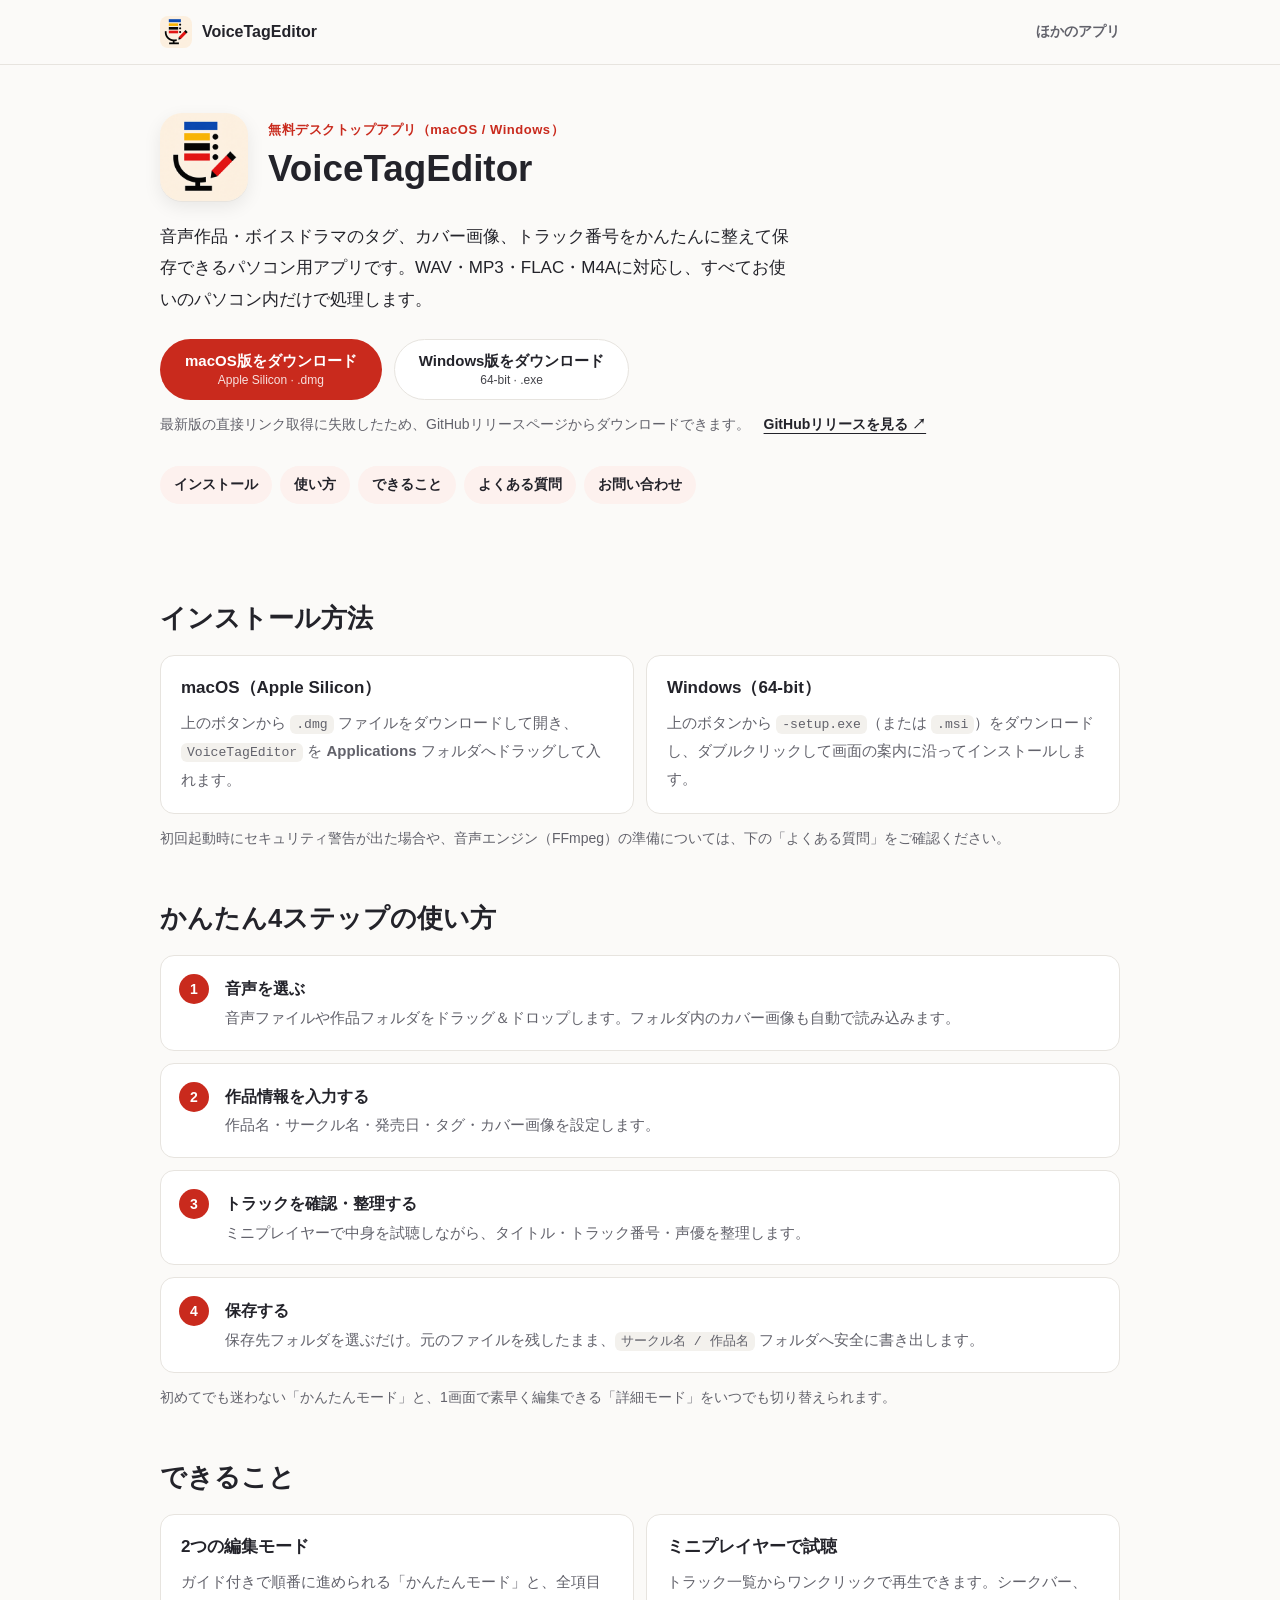
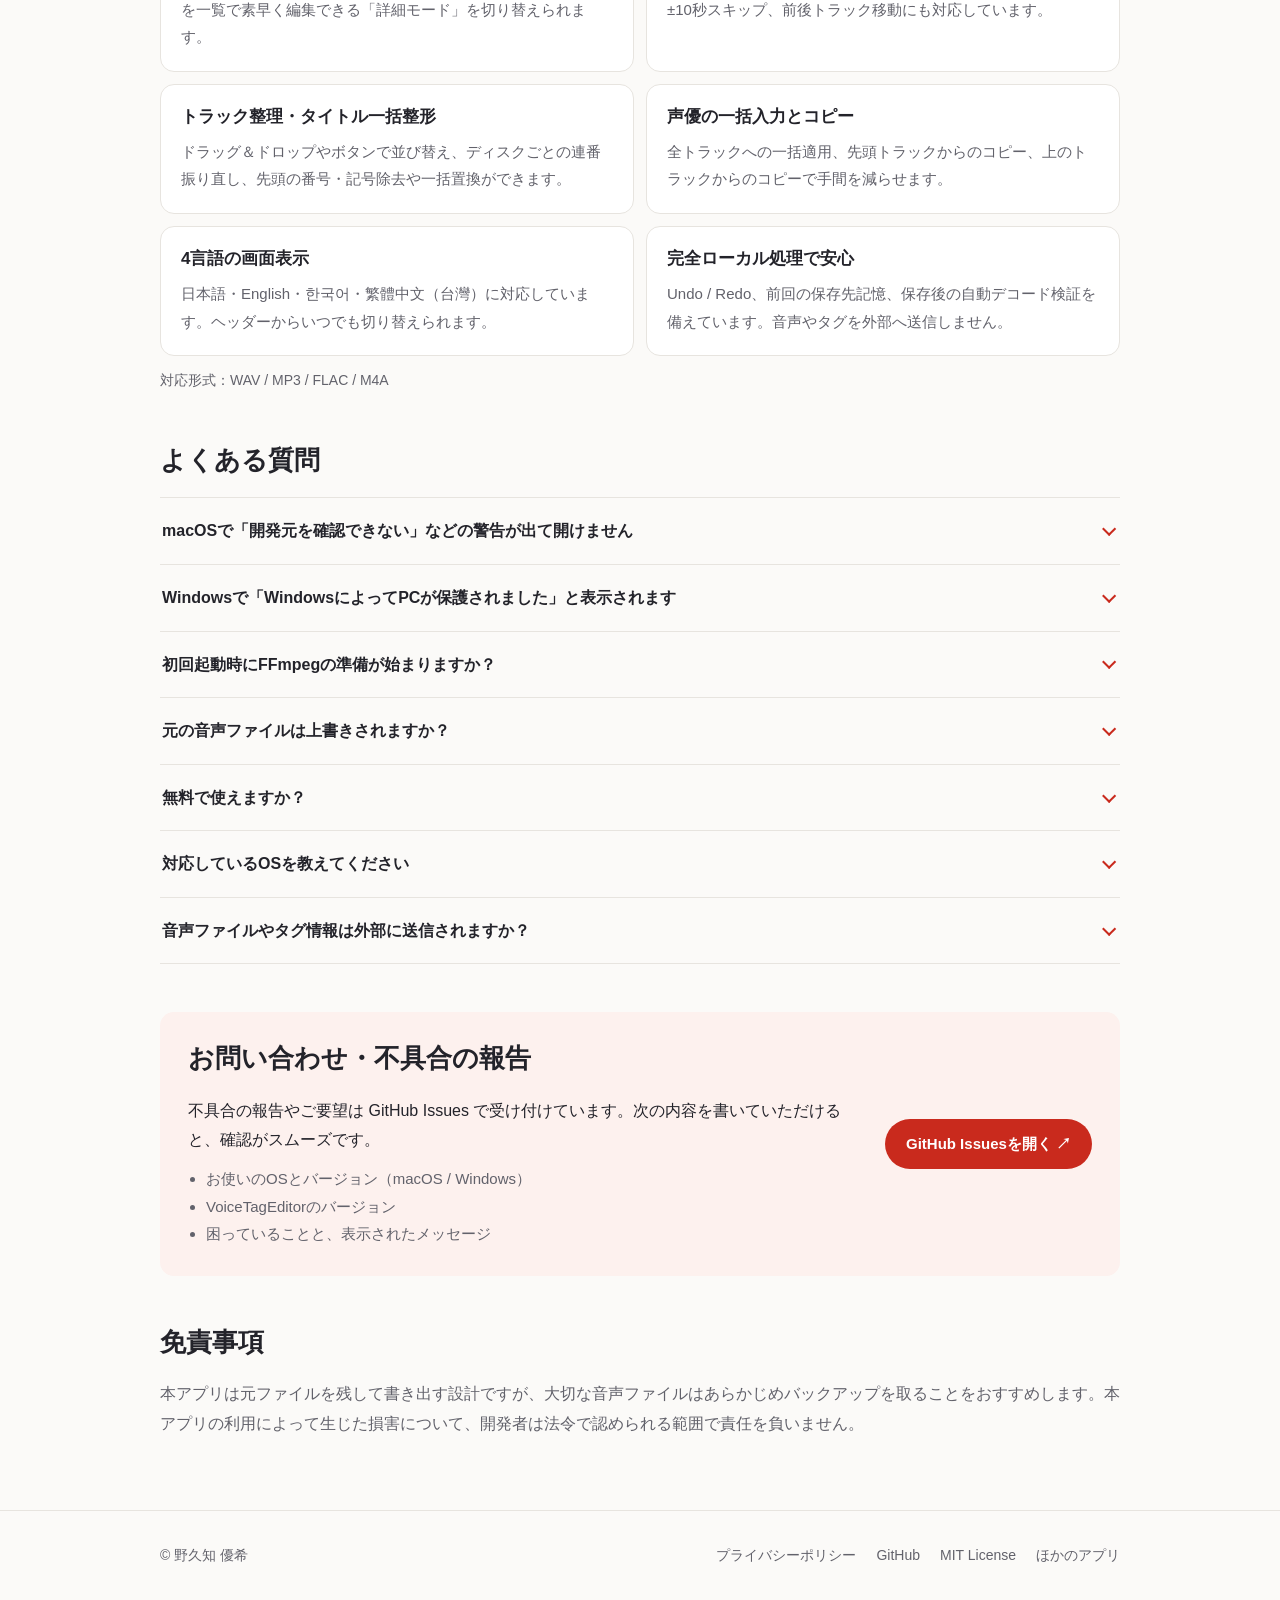
==== voicetageditor/index.html @ 78dd04b7 "VoiceTagEditorのダウンロード・サポートページとプライバシーポリシーを追加する" ====
<!DOCTYPE html>
<html lang="ja">
  <head>
    <meta charset="UTF-8" />
    <meta name="viewport" content="width=device-width, initial-scale=1.0" />
    <title>VoiceTagEditor ダウンロード・サポート</title>
    <meta name="description" content="音声作品・ボイスドラマのタグ、カバー画像、トラック番号をかんたんに整えられる無料デスクトップアプリ「VoiceTagEditor」のダウンロードとサポートページです。" />
    <meta name="theme-color" content="#c92a1d" />
    <link rel="icon" href="../assets/img/voicetageditor-favicon.png" />
    <link rel="apple-touch-icon" href="../assets/img/voicetageditor-icon.png" />
    <link rel="stylesheet" href="../assets/site.css" />
  </head>
  <body data-app="voicetageditor">
    <header class="site-header">
      <div class="container header-inner">
        <a class="brand" href="./"><img src="../assets/img/voicetageditor-icon.png" alt="" width="32" height="32" /><span>VoiceTagEditor</span></a>
        <a class="header-link" href="../">ほかのアプリ</a>
      </div>
    </header>

    <main class="container">
      <section class="app-hero">
        <div class="app-hero-top">
          <img class="app-icon" src="../assets/img/voicetageditor-icon.png" alt="VoiceTagEditorのアイコン" width="88" height="88" />
          <div>
            <p class="kicker">無料デスクトップアプリ（macOS / Windows）</p>
            <h1>VoiceTagEditor</h1>
          </div>
        </div>
        <p class="lead">音声作品・ボイスドラマのタグ、カバー画像、トラック番号をかんたんに整えて保存できるパソコン用アプリです。WAV・MP3・FLAC・M4Aに対応し、すべてお使いのパソコン内だけで処理します。</p>
        <div class="button-row" id="download-buttons">
          <a
            id="dl-mac"
            class="button primary download"
            href="https://github.com/coder-yuuki/VoiceTagEditor/releases/latest"
            data-asset-key="mac"
          >
            <span>macOS版をダウンロード</span>
            <span class="button-sub" data-size>Apple Silicon · .dmg</span>
          </a>
          <a
            id="dl-win"
            class="button ghost download"
            href="https://github.com/coder-yuuki/VoiceTagEditor/releases/latest"
            data-asset-key="winExe"
          >
            <span>Windows版をダウンロード</span>
            <span class="button-sub" data-size>64-bit · .exe</span>
          </a>
        </div>
        <div class="download-meta" id="download-meta">
          <span id="release-status">最新バージョンを確認しています…</span>
          <a
            id="dl-win-msi"
            href="https://github.com/coder-yuuki/VoiceTagEditor/releases/latest"
            data-asset-key="winMsi"
            hidden
          >Windows (.msi)</a>
          <a href="https://github.com/coder-yuuki/VoiceTagEditor/releases/latest" target="_blank" rel="noopener noreferrer">GitHubリリースを見る ↗</a>
        </div>
        <ul class="page-nav" aria-label="このページの内容">
          <li><a href="#install">インストール</a></li>
          <li><a href="#how-to">使い方</a></li>
          <li><a href="#features">できること</a></li>
          <li><a href="#faq">よくある質問</a></li>
          <li><a href="#contact">お問い合わせ</a></li>
        </ul>
      </section>

      <section id="install" class="section">
        <h2>インストール方法</h2>
        <div class="feature-grid">
          <div class="card">
            <h3>macOS（Apple Silicon）</h3>
            <p>上のボタンから <code class="code-inline">.dmg</code> ファイルをダウンロードして開き、<code class="code-inline">VoiceTagEditor</code> を <strong>Applications</strong> フォルダへドラッグして入れます。</p>
          </div>
          <div class="card">
            <h3>Windows（64-bit）</h3>
            <p>上のボタンから <code class="code-inline">-setup.exe</code>（または <code class="code-inline">.msi</code>）をダウンロードし、ダブルクリックして画面の案内に沿ってインストールします。</p>
          </div>
        </div>
        <p class="note">初回起動時にセキュリティ警告が出た場合や、音声エンジン（FFmpeg）の準備については、下の「よくある質問」をご確認ください。</p>
      </section>

      <section id="how-to" class="section">
        <h2>かんたん4ステップの使い方</h2>
        <ol class="steps">
          <li><strong>音声を選ぶ</strong><p>音声ファイルや作品フォルダをドラッグ＆ドロップします。フォルダ内のカバー画像も自動で読み込みます。</p></li>
          <li><strong>作品情報を入力する</strong><p>作品名・サークル名・発売日・タグ・カバー画像を設定します。</p></li>
          <li><strong>トラックを確認・整理する</strong><p>ミニプレイヤーで中身を試聴しながら、タイトル・トラック番号・声優を整理します。</p></li>
          <li><strong>保存する</strong><p>保存先フォルダを選ぶだけ。元のファイルを残したまま、<code class="code-inline">サークル名 / 作品名</code> フォルダへ安全に書き出します。</p></li>
        </ol>
        <p class="note">初めてでも迷わない「かんたんモード」と、1画面で素早く編集できる「詳細モード」をいつでも切り替えられます。</p>
      </section>

      <section id="features" class="section">
        <h2>できること</h2>
        <div class="feature-grid">
          <div class="card"><h3>2つの編集モード</h3><p>ガイド付きで順番に進められる「かんたんモード」と、全項目を一覧で素早く編集できる「詳細モード」を切り替えられます。</p></div>
          <div class="card"><h3>ミニプレイヤーで試聴</h3><p>トラック一覧からワンクリックで再生できます。シークバー、±10秒スキップ、前後トラック移動にも対応しています。</p></div>
          <div class="card"><h3>トラック整理・タイトル一括整形</h3><p>ドラッグ＆ドロップやボタンで並び替え、ディスクごとの連番振り直し、先頭の番号・記号除去や一括置換ができます。</p></div>
          <div class="card"><h3>声優の一括入力とコピー</h3><p>全トラックへの一括適用、先頭トラックからのコピー、上のトラックからのコピーで手間を減らせます。</p></div>
          <div class="card"><h3>4言語の画面表示</h3><p>日本語・English・한국어・繁體中文（台灣）に対応しています。ヘッダーからいつでも切り替えられます。</p></div>
          <div class="card"><h3>完全ローカル処理で安心</h3><p>Undo / Redo、前回の保存先記憶、保存後の自動デコード検証を備えています。音声やタグを外部へ送信しません。</p></div>
        </div>
        <p class="note">対応形式：WAV / MP3 / FLAC / M4A</p>
      </section>

      <section id="faq" class="section">
        <h2>よくある質問</h2>
        <div class="faq">
          <details>
            <summary>macOSで「開発元を確認できない」などの警告が出て開けません</summary>
            <div class="answer">
              <p>Finderの「アプリケーション」フォルダで <code class="code-inline">VoiceTagEditor</code> を右クリックし、「開く」を選んでください。表示されたダイアログでもう一度「開く」をクリックすると起動できます。</p>
              <p>それでも開けない場合は、ターミナルで次のコマンドを実行してください。</p>
              <pre class="code-block"><code>xattr -dr com.apple.quarantine /Applications/VoiceTagEditor.app</code></pre>
            </div>
          </details>
          <details>
            <summary>Windowsで「WindowsによってPCが保護されました」と表示されます</summary>
            <div class="answer"><p>警告画面の「詳細情報」をクリックし、続けて「実行」をクリックしてインストールを進めてください。</p></div>
          </details>
          <details>
            <summary>初回起動時にFFmpegの準備が始まりますか？</summary>
            <div class="answer">
              <p>VoiceTagEditorは音声の解析・保存にFFmpegを使用します（アプリ本体には同梱していません）。初回起動時にFFmpegが見つからない場合は、自動でインストールを試みます。</p>
              <p>macOSでは <a href="https://brew.sh/" target="_blank" rel="noopener noreferrer">Homebrew</a>、Windowsでは <code class="code-inline">winget</code> / <code class="code-inline">Chocolatey</code> / <code class="code-inline">Scoop</code> のいずれかを使用します。</p>
            </div>
          </details>
          <details>
            <summary>元の音声ファイルは上書きされますか？</summary>
            <div class="answer"><p>いいえ。元のファイルは残したまま、選んだ保存先フォルダに <code class="code-inline">サークル名 / 作品名</code> の構成で新しく書き出します。</p></div>
          </details>
          <details>
            <summary>無料で使えますか？</summary>
            <div class="answer"><p>はい。MITライセンスのオープンソースソフトとして無料で公開しています。</p></div>
          </details>
          <details>
            <summary>対応しているOSを教えてください</summary>
            <div class="answer"><p>配布しているビルドは、macOS（Apple Silicon）と Windows（64-bit）向けです。</p></div>
          </details>
          <details>
            <summary>音声ファイルやタグ情報は外部に送信されますか？</summary>
            <div class="answer"><p>送信されません。解析・編集・保存はすべてお使いのパソコン内だけで完結します。詳しくは<a href="privacy.html">プライバシーポリシー</a>をご覧ください。</p></div>
          </details>
        </div>
      </section>

      <section id="contact" class="section">
        <h2 class="sr-only">お問い合わせ</h2>
        <div class="contact-card">
          <div>
            <h3 class="section-title">お問い合わせ・不具合の報告</h3>
            <p>不具合の報告やご要望は GitHub Issues で受け付けています。次の内容を書いていただけると、確認がスムーズです。</p>
            <ul>
              <li>お使いのOSとバージョン（macOS / Windows）</li>
              <li>VoiceTagEditorのバージョン</li>
              <li>困っていることと、表示されたメッセージ</li>
            </ul>
          </div>
          <a class="button primary" href="https://github.com/coder-yuuki/VoiceTagEditor/issues" target="_blank" rel="noopener noreferrer">GitHub Issuesを開く ↗</a>
        </div>
      </section>

      <section class="section">
        <h2>免責事項</h2>
        <p class="muted">本アプリは元ファイルを残して書き出す設計ですが、大切な音声ファイルはあらかじめバックアップを取ることをおすすめします。本アプリの利用によって生じた損害について、開発者は法令で認められる範囲で責任を負いません。</p>
      </section>
    </main>

    <footer class="site-footer">
      <div class="container footer-inner">
        <p>© 野久知 優希</p>
        <nav class="footer-links" aria-label="関連リンク">
          <a href="privacy.html">プライバシーポリシー</a>
          <a href="https://github.com/coder-yuuki/VoiceTagEditor" target="_blank" rel="noopener noreferrer">GitHub</a>
          <a href="https://github.com/coder-yuuki/VoiceTagEditor/blob/main/LICENSE" target="_blank" rel="noopener noreferrer">MIT License</a>
          <a href="../">ほかのアプリ</a>
        </nav>
      </div>
    </footer>

    <script>
      (() => {
        const REPO = "coder-yuuki/VoiceTagEditor";
        const API_URL = `https://api.github.com/repos/${REPO}/releases/latest`;
        const RELEASES_URL = `https://github.com/${REPO}/releases/latest`;
        const CACHE_KEY = "vte_latest_release_v1";
        const CACHE_TTL_MS = 10 * 60 * 1000;

        const buttonsRow = document.getElementById("download-buttons");
        const macBtn = document.getElementById("dl-mac");
        const winBtn = document.getElementById("dl-win");
        const msiLink = document.getElementById("dl-win-msi");
        const statusEl = document.getElementById("release-status");

        const detectOS = () => {
          const platform = (navigator.userAgentData?.platform || navigator.platform || navigator.userAgent || "").toLowerCase();
          if (platform.includes("win")) return "windows";
          if (platform.includes("mac")) return "macos";
          return "other";
        };

        const prioritizeButtons = () => {
          const os = detectOS();
          if (os === "windows" && buttonsRow && winBtn && macBtn) {
            buttonsRow.insertBefore(winBtn, macBtn);
            winBtn.classList.remove("ghost");
            winBtn.classList.add("primary");
            macBtn.classList.remove("primary");
            macBtn.classList.add("ghost");
          }
        };

        const formatSize = (bytes) => {
          if (!Number.isFinite(bytes) || bytes <= 0) return "";
          return `${(bytes / (1024 * 1024)).toFixed(1)} MB`;
        };

        const parseRelease = (data) => {
          const assets = Array.isArray(data?.assets) ? data.assets : [];
          const pick = (predicate) => assets.find((a) => a && typeof a.name === "string" && predicate(a.name));
          const mac = pick((n) => n.endsWith(".dmg"));
          const winExe = pick((n) => n.endsWith("-setup.exe")) || pick((n) => n.endsWith(".exe"));
          const winMsi = pick((n) => n.endsWith(".msi"));
          return {
            tag: typeof data?.tag_name === "string" ? data.tag_name : "",
            mac: mac ? { url: mac.browser_download_url, size: mac.size, name: mac.name } : null,
            winExe: winExe ? { url: winExe.browser_download_url, size: winExe.size, name: winExe.name } : null,
            winMsi: winMsi ? { url: winMsi.browser_download_url, size: winMsi.size, name: winMsi.name } : null,
          };
        };

        const readCache = () => {
          try {
            const raw = sessionStorage.getItem(CACHE_KEY);
            if (!raw) return null;
            const parsed = JSON.parse(raw);
            if (!parsed || Date.now() - parsed.savedAt > CACHE_TTL_MS) return null;
            return parsed.release || null;
          } catch {
            return null;
          }
        };

        const writeCache = (release) => {
          try {
            sessionStorage.setItem(CACHE_KEY, JSON.stringify({ savedAt: Date.now(), release }));
          } catch {
            // sessionStorage unavailable
          }
        };

        let resolvedRelease = null;

        const applyRelease = (release) => {
          resolvedRelease = release;

          if (release.mac?.url && macBtn) {
            macBtn.href = release.mac.url;
            const sizeText = formatSize(release.mac.size);
            const sub = macBtn.querySelector("[data-size]");
            if (sub) sub.textContent = sizeText ? `Apple Silicon · .dmg · ${sizeText}` : "Apple Silicon · .dmg";
          }

          if (release.winExe?.url && winBtn) {
            winBtn.href = release.winExe.url;
            const sizeText = formatSize(release.winExe.size);
            const sub = winBtn.querySelector("[data-size]");
            if (sub) sub.textContent = sizeText ? `64-bit · .exe · ${sizeText}` : "64-bit · .exe";
          }

          if (release.winMsi?.url && msiLink) {
            msiLink.href = release.winMsi.url;
            const sizeText = formatSize(release.winMsi.size);
            msiLink.textContent = sizeText ? `Windows (.msi · ${sizeText})` : "Windows (.msi)";
            msiLink.hidden = false;
          }

          if (statusEl) {
            statusEl.textContent = release.tag ? `最新バージョン：${release.tag}` : "最新版の準備ができました";
          }
        };

        const loadLatestRelease = async () => {
          const cached = readCache();
          if (cached) {
            applyRelease(cached);
            return cached;
          }
          const res = await fetch(API_URL, {
            headers: { Accept: "application/vnd.github+json" },
          });
          if (!res.ok) throw new Error(`GitHub API error: ${res.status}`);
          const data = await res.json();
          const release = parseRelease(data);
          writeCache(release);
          applyRelease(release);
          return release;
        };

        prioritizeButtons();

        const pending = loadLatestRelease().catch(() => {
          if (statusEl) {
            statusEl.textContent = "最新版の直接リンク取得に失敗したため、GitHubリリースページからダウンロードできます。";
          }
          return null;
        });

        for (const el of [macBtn, winBtn, msiLink]) {
          if (!el) continue;
          el.addEventListener("click", async (event) => {
            const key = el.dataset.assetKey;
            if (!key || resolvedRelease?.[key]?.url) return;
            event.preventDefault();
            const release = await pending;
            const targetUrl = release?.[key]?.url || RELEASES_URL;
            window.location.assign(targetUrl);
          });
        }
      })();
    </script>
  </body>
</html>
---- assets/site.css ----
/* 共通スタイル。アプリごとの色は body の data-app で切り替える */
:root {
  --bg: #fbfaf8;
  --surface: #ffffff;
  --ink: #23232a;
  --muted: #62626b;
  --line: #e7e4df;
  --soft: #f3f1ed;
  --accent: #33333b;
  --accent-ink: #ffffff;
  --accent-soft: #efeeec;
  --radius: 14px;
  --container: min(960px, calc(100% - 48px));
  color-scheme: light;
}
body[data-app="waripair"] { --accent: #c9405a; --accent-soft: #fdeff1; }
body[data-app="shortidea"] { --accent: #1f2d52; --accent-soft: #fbf3dc; --accent-mark: #d9a521; }
body[data-app="palettecount"] { --accent: #2160d8; --accent-soft: #eef3fe; --accent-mark: #f08a1c; }
body[data-app="voicetageditor"] { --accent: #c92a1d; --accent-soft: #fdf1ee; --accent-mark: #0b4fb5; }

@media (prefers-color-scheme: dark) {
  :root:not([data-theme="light"]) {
    --bg: #17171b;
    --surface: #202026;
    --ink: #ececf0;
    --muted: #a7a7b1;
    --line: #34343c;
    --soft: #26262d;
    --accent: #e4e4ea;
    --accent-ink: #17171b;
    --accent-soft: #2a2a31;
    color-scheme: dark;
  }
  :root:not([data-theme="light"]) body[data-app="waripair"] { --accent: #f07c90; --accent-ink: #2a0d13; --accent-soft: #3a2228; }
  :root:not([data-theme="light"]) body[data-app="shortidea"] { --accent: #f0c24e; --accent-ink: #1a1505; --accent-soft: #332c19; }
  :root:not([data-theme="light"]) body[data-app="palettecount"] { --accent: #7aa7ff; --accent-ink: #0a1630; --accent-soft: #1f2a42; }
  :root:not([data-theme="light"]) body[data-app="voicetageditor"] { --accent: #f57669; --accent-ink: #290c09; --accent-soft: #3a211f; }
}

* { box-sizing: border-box; }
html { scroll-behavior: smooth; -webkit-text-size-adjust: 100%; }
body {
  margin: 0;
  background: var(--bg);
  color: var(--ink);
  font-family: -apple-system, BlinkMacSystemFont, "Hiragino Sans", "Hiragino Kaku Gothic ProN", "Yu Gothic", Meiryo, sans-serif;
  font-size: 16px;
  line-height: 1.85;
  overflow-wrap: anywhere;
}
img { display: block; max-width: 100%; height: auto; }
a { color: inherit; text-underline-offset: 4px; }
a:focus-visible, summary:focus-visible, button:focus-visible { outline: 3px solid var(--accent); outline-offset: 4px; border-radius: 4px; }
h1, h2, h3, p, figure { margin: 0; }
h1, h2, h3 { line-height: 1.45; overflow-wrap: normal; word-break: auto-phrase; }
.container { width: var(--container); margin-inline: auto; }
[id] { scroll-margin-top: 88px; }
.sr-only { position: absolute; width: 1px; height: 1px; overflow: hidden; clip: rect(0 0 0 0); white-space: nowrap; }

/* ヘッダーとフッター */
.site-header { position: sticky; top: 0; z-index: 20; background: color-mix(in srgb, var(--bg) 92%, transparent); backdrop-filter: blur(10px); border-bottom: 1px solid var(--line); }
.header-inner { min-height: 64px; display: flex; align-items: center; justify-content: space-between; gap: 16px; }
.brand { display: inline-flex; align-items: center; gap: 10px; font-weight: 700; text-decoration: none; white-space: nowrap; }
.brand img { width: 32px; height: 32px; border-radius: 8px; }
.header-link { font-size: .875rem; font-weight: 600; color: var(--muted); text-decoration: none; white-space: nowrap; }
.header-link:hover { color: var(--ink); text-decoration: underline; }
.site-footer { margin-top: 72px; padding: 32px 0 40px; border-top: 1px solid var(--line); color: var(--muted); font-size: .875rem; }
.footer-inner { display: flex; flex-wrap: wrap; align-items: center; justify-content: space-between; gap: 12px 24px; }
.footer-links { display: flex; flex-wrap: wrap; gap: 8px 20px; }
.footer-links a { text-decoration: none; }
.footer-links a:hover { color: var(--ink); text-decoration: underline; }

/* ボタン */
.button { display: inline-flex; align-items: center; justify-content: center; gap: 8px; min-height: 48px; padding: 10px 20px; border-radius: 999px; font-size: .9375rem; font-weight: 700; text-decoration: none; border: 1.5px solid transparent; }
.button.primary { background: var(--accent); color: var(--accent-ink); }
.button.primary:hover { filter: brightness(1.08); }
.button.ghost { border-color: var(--line); background: var(--surface); }
.button.ghost:hover { border-color: var(--accent); }
.button-row { display: flex; flex-wrap: wrap; gap: 12px; }

/* アプリの見出し */
.app-hero { padding: 48px 0 32px; }
.app-hero-top { display: flex; gap: 20px; align-items: center; }
.app-icon { width: 88px; height: 88px; border-radius: 22px; box-shadow: 0 1px 0 var(--line), 0 6px 18px rgb(0 0 0 / .08); flex-shrink: 0; }
.app-hero .kicker { font-size: .8125rem; font-weight: 700; color: var(--accent); letter-spacing: .04em; }
.app-hero h1 { font-size: clamp(1.7rem, 4vw, 2.3rem); }
.app-hero .lead { margin-top: 20px; font-size: 1.0625rem; max-width: 640px; }
.app-hero .button-row { margin-top: 24px; }
.page-nav { display: flex; flex-wrap: wrap; gap: 8px; margin-top: 28px; padding: 0; list-style: none; }
.page-nav a { display: inline-block; padding: 6px 14px; border-radius: 999px; background: var(--accent-soft); font-size: .875rem; font-weight: 600; text-decoration: none; }
.page-nav a:hover { text-decoration: underline; }

/* 画面の画像 */
.gallery { display: flex; gap: 14px; overflow-x: auto; padding: 4px 0 14px; scroll-snap-type: x proximity; scrollbar-width: thin; }
.gallery img { flex: 0 0 auto; width: 168px; aspect-ratio: 480 / 1043; object-fit: cover; border-radius: 16px; border: 1px solid var(--line); scroll-snap-align: start; background: var(--soft); }
.gallery-note { font-size: .8125rem; color: var(--muted); }

/* 本文のセクション */
.section { padding-top: 48px; }
.section > h2, .section-title { font-size: clamp(1.3rem, 2.6vw, 1.6rem); margin-bottom: 18px; }
.section p + p { margin-top: 12px; }
.muted { color: var(--muted); }
.note { font-size: .875rem; color: var(--muted); margin-top: 12px; }
.card { background: var(--surface); border: 1px solid var(--line); border-radius: var(--radius); padding: 24px; }
.card + .card { margin-top: 16px; }
.card h3 { font-size: 1.0625rem; margin-bottom: 8px; }

.steps { list-style: none; margin: 0; padding: 0; counter-reset: step; display: grid; gap: 12px; }
.steps li { counter-increment: step; position: relative; padding: 18px 20px 18px 64px; background: var(--surface); border: 1px solid var(--line); border-radius: var(--radius); }
.steps li::before { content: counter(step); position: absolute; left: 18px; top: 18px; width: 30px; height: 30px; display: grid; place-items: center; border-radius: 50%; background: var(--accent); color: var(--accent-ink); font-weight: 700; font-size: .875rem; line-height: 1; }
.steps strong { display: block; }
.steps p { color: var(--muted); font-size: .9375rem; }

.feature-grid { display: grid; grid-template-columns: repeat(2, minmax(0, 1fr)); gap: 12px; }
.feature-grid .card { padding: 20px; }
.feature-grid .card + .card { margin-top: 0; }
.feature-grid p { color: var(--muted); font-size: .9375rem; }

.check-list { margin: 0; padding-left: 1.3em; }
.check-list li + li { margin-top: 6px; }

/* 料金の表 */
.plan-table { width: 100%; border-collapse: collapse; background: var(--surface); border: 1px solid var(--line); border-radius: var(--radius); overflow: hidden; font-size: .9375rem; }
.plan-table th, .plan-table td { padding: 14px 16px; border-bottom: 1px solid var(--line); text-align: left; vertical-align: top; }
.plan-table tr:last-child th, .plan-table tr:last-child td { border-bottom: 0; }
.plan-table thead th { background: var(--soft); font-size: .8125rem; color: var(--muted); }
.plan-table td.yes { color: var(--accent); font-weight: 700; }
.table-wrap { overflow-x: auto; }

/* よくある質問 */
.faq { border-top: 1px solid var(--line); }
.faq details { border-bottom: 1px solid var(--line); }
.faq summary { display: flex; justify-content: space-between; align-items: center; gap: 16px; padding: 18px 2px; font-weight: 650; cursor: pointer; list-style: none; }
.faq summary::-webkit-details-marker { display: none; }
.faq summary::after { content: ""; flex: 0 0 8px; height: 8px; margin-right: 6px; border-right: 2px solid var(--accent); border-bottom: 2px solid var(--accent); transform: rotate(45deg) translateY(-3px); transition: transform .15s; }
.faq details[open] summary::after { transform: rotate(225deg) translateY(-3px); }
.faq .answer { padding: 0 2px 20px; color: var(--muted); }
.faq .answer p + p { margin-top: 8px; }

/* お問い合わせ */
.contact-card { display: grid; grid-template-columns: minmax(0, 1fr) auto; gap: 20px 32px; align-items: center; background: var(--accent-soft); border-radius: var(--radius); padding: 28px; }
.contact-card ul { margin: 10px 0 0; padding-left: 1.2em; color: var(--muted); font-size: .9375rem; }

/* プライバシーポリシー */
.policy-hero { padding: 48px 0 8px; }
.policy-hero .app-line { display: flex; align-items: center; gap: 12px; font-weight: 700; text-decoration: none; }
.policy-hero .app-line img { width: 40px; height: 40px; border-radius: 10px; }
.policy-hero h1 { font-size: clamp(1.7rem, 4vw, 2.3rem); margin-top: 20px; }
.policy-hero .dates { margin-top: 10px; font-size: .875rem; color: var(--muted); }
.policy-summary { margin-top: 28px; }
.policy-summary h2 { font-size: 1.0625rem; margin-bottom: 10px; }
.policy-summary ul { margin: 0; padding-left: 1.3em; }
.policy-summary li + li { margin-top: 6px; }
.policy { max-width: 760px; }
.policy section { padding-top: 32px; margin-top: 32px; border-top: 1px solid var(--line); }
.policy h2 { font-size: 1.25rem; margin-bottom: 12px; }
.policy h3 { font-size: 1rem; margin: 20px 0 6px; }
.policy p, .policy li { color: var(--muted); }
.policy ul { margin: 8px 0 0; padding-left: 1.3em; }
.policy li + li { margin-top: 6px; }
.policy strong { color: var(--ink); }
.policy a { color: var(--accent); }

/* 開発者トップ */
.home-hero { padding: 56px 0 16px; }
.home-hero h1 { font-size: clamp(1.8rem, 4.5vw, 2.6rem); }
.home-hero p { margin-top: 14px; color: var(--muted); max-width: 600px; }
.app-list { display: grid; gap: 16px; margin-top: 32px; }
.app-card { display: grid; grid-template-columns: 72px minmax(0, 1fr); gap: 4px 20px; padding: 22px; background: var(--surface); border: 1px solid var(--line); border-radius: 18px; }
.app-card img { width: 72px; height: 72px; border-radius: 18px; grid-row: span 3; border: 1px solid var(--line); }
.app-card h2 { font-size: 1.15rem; }
.app-card p { color: var(--muted); font-size: .9375rem; }
.app-card .links { display: flex; flex-wrap: wrap; gap: 6px 18px; margin-top: 8px; font-size: .875rem; font-weight: 600; }
.app-card .links a { color: var(--ink); }
.app-card .links a:hover { color: var(--muted); }

@media (max-width: 680px) {
  :root { --container: calc(100% - 32px); }
  .app-hero { padding-top: 32px; }
  .app-hero-top { gap: 16px; }
  .app-icon { width: 68px; height: 68px; border-radius: 17px; }
  .gallery img { width: 140px; }
  .feature-grid { grid-template-columns: minmax(0, 1fr); }
  .contact-card { grid-template-columns: minmax(0, 1fr); padding: 22px; }
  .steps li { padding: 16px 16px 16px 58px; }
  .steps li::before { left: 16px; top: 16px; }
  .plan-table th, .plan-table td { padding: 12px; }
  .app-card { grid-template-columns: 56px minmax(0, 1fr); padding: 18px; gap: 4px 14px; }
  .app-card img { width: 56px; height: 56px; border-radius: 14px; }
  .button { width: 100%; }
  .brand span { font-size: .9375rem; }
}
@media (prefers-reduced-motion: reduce) { html { scroll-behavior: auto; } }
.spaced { margin-top: 16px; }
.policy-hero .intro { margin-top: 16px; }

/* デスクトップアプリ向けダウンロード補足とコード */
.button.download { flex-direction: column; gap: 2px; line-height: 1.3; padding: 11px 24px; text-align: center; }
.button-sub { font-size: .75rem; font-weight: 500; opacity: .85; }
.download-meta { margin-top: 12px; display: flex; flex-wrap: wrap; align-items: center; gap: 4px 14px; font-size: .875rem; color: var(--muted); }
.download-meta a { color: var(--ink); font-weight: 600; }
.download-meta a:hover { color: var(--accent); }
.code-inline { font-family: ui-monospace, SFMono-Regular, Menlo, Consolas, monospace; font-size: .875em; background: var(--soft); padding: 2px 6px; border-radius: 6px; }
.code-block { margin: 10px 0 0; padding: 12px 14px; background: var(--soft); border: 1px solid var(--line); border-radius: 10px; font-family: ui-monospace, SFMono-Regular, Menlo, Consolas, monospace; font-size: .8125rem; overflow-x: auto; color: var(--ink); line-height: 1.6; }
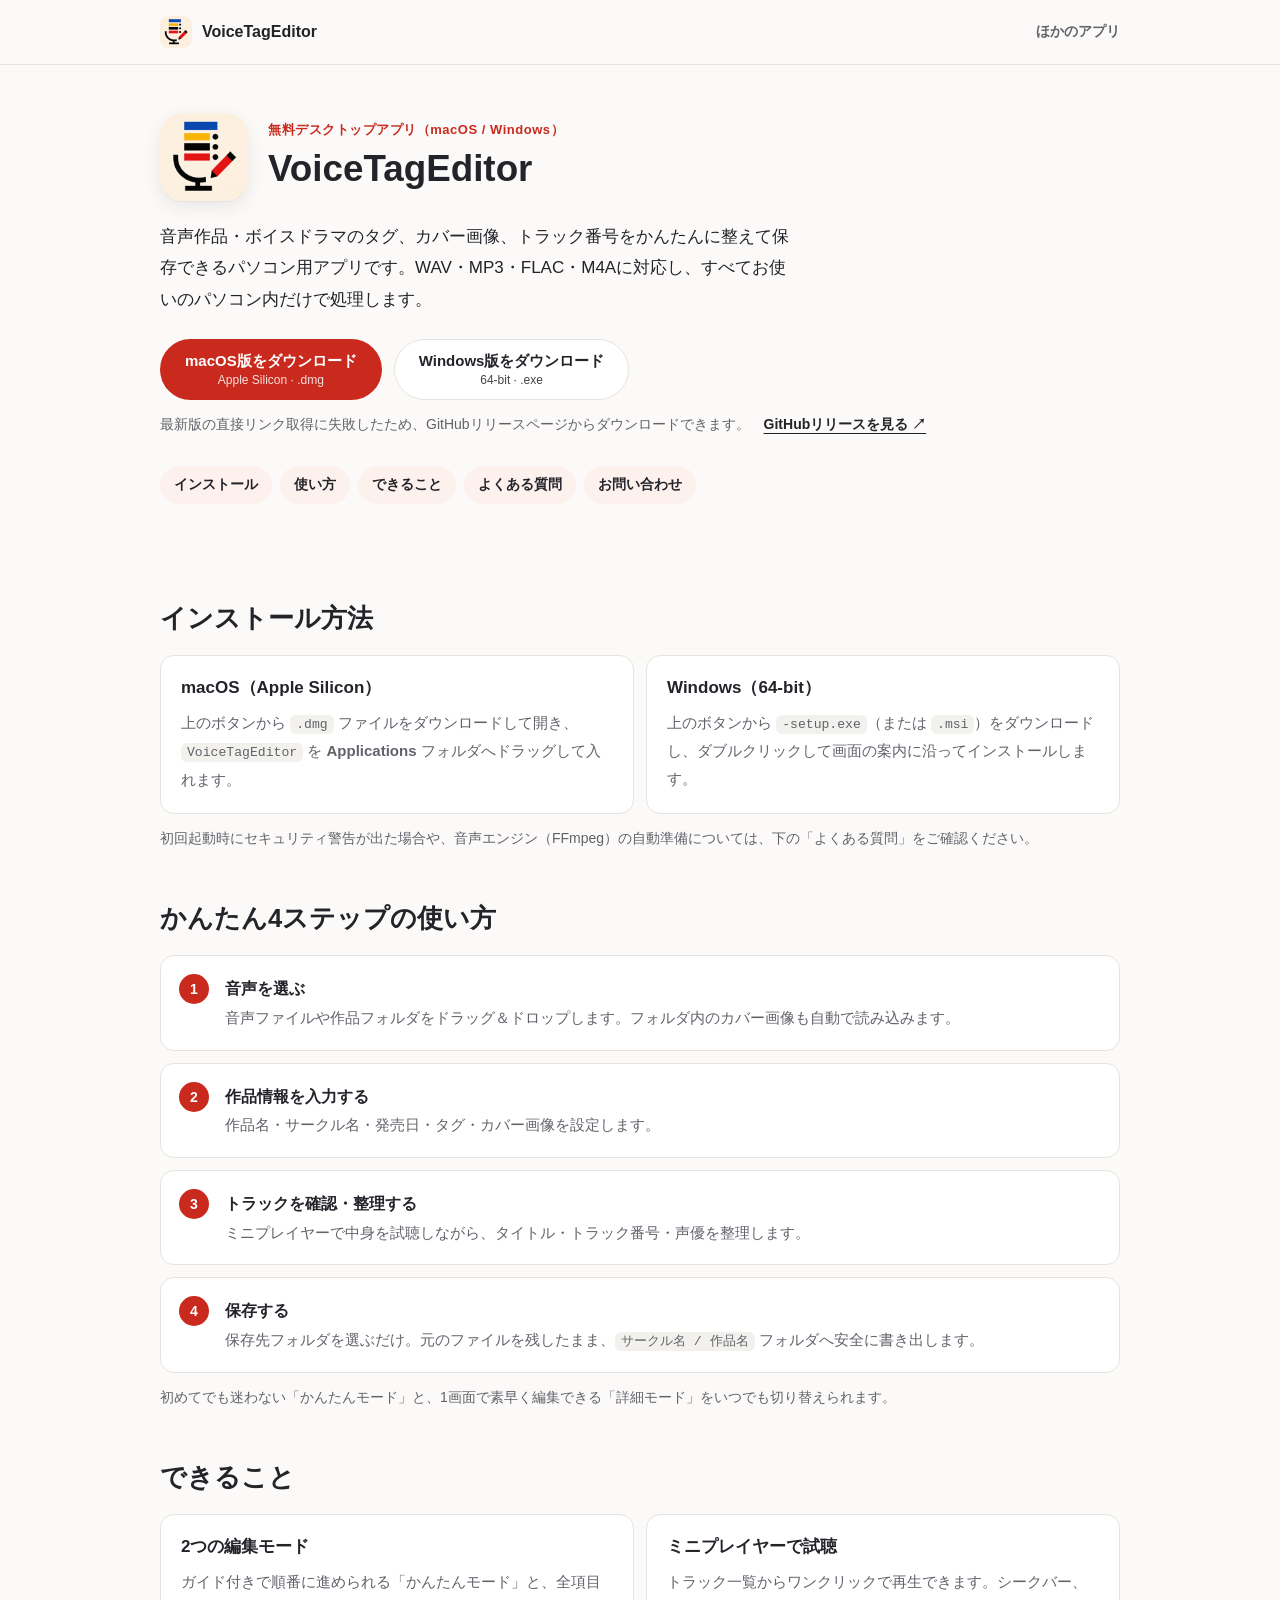
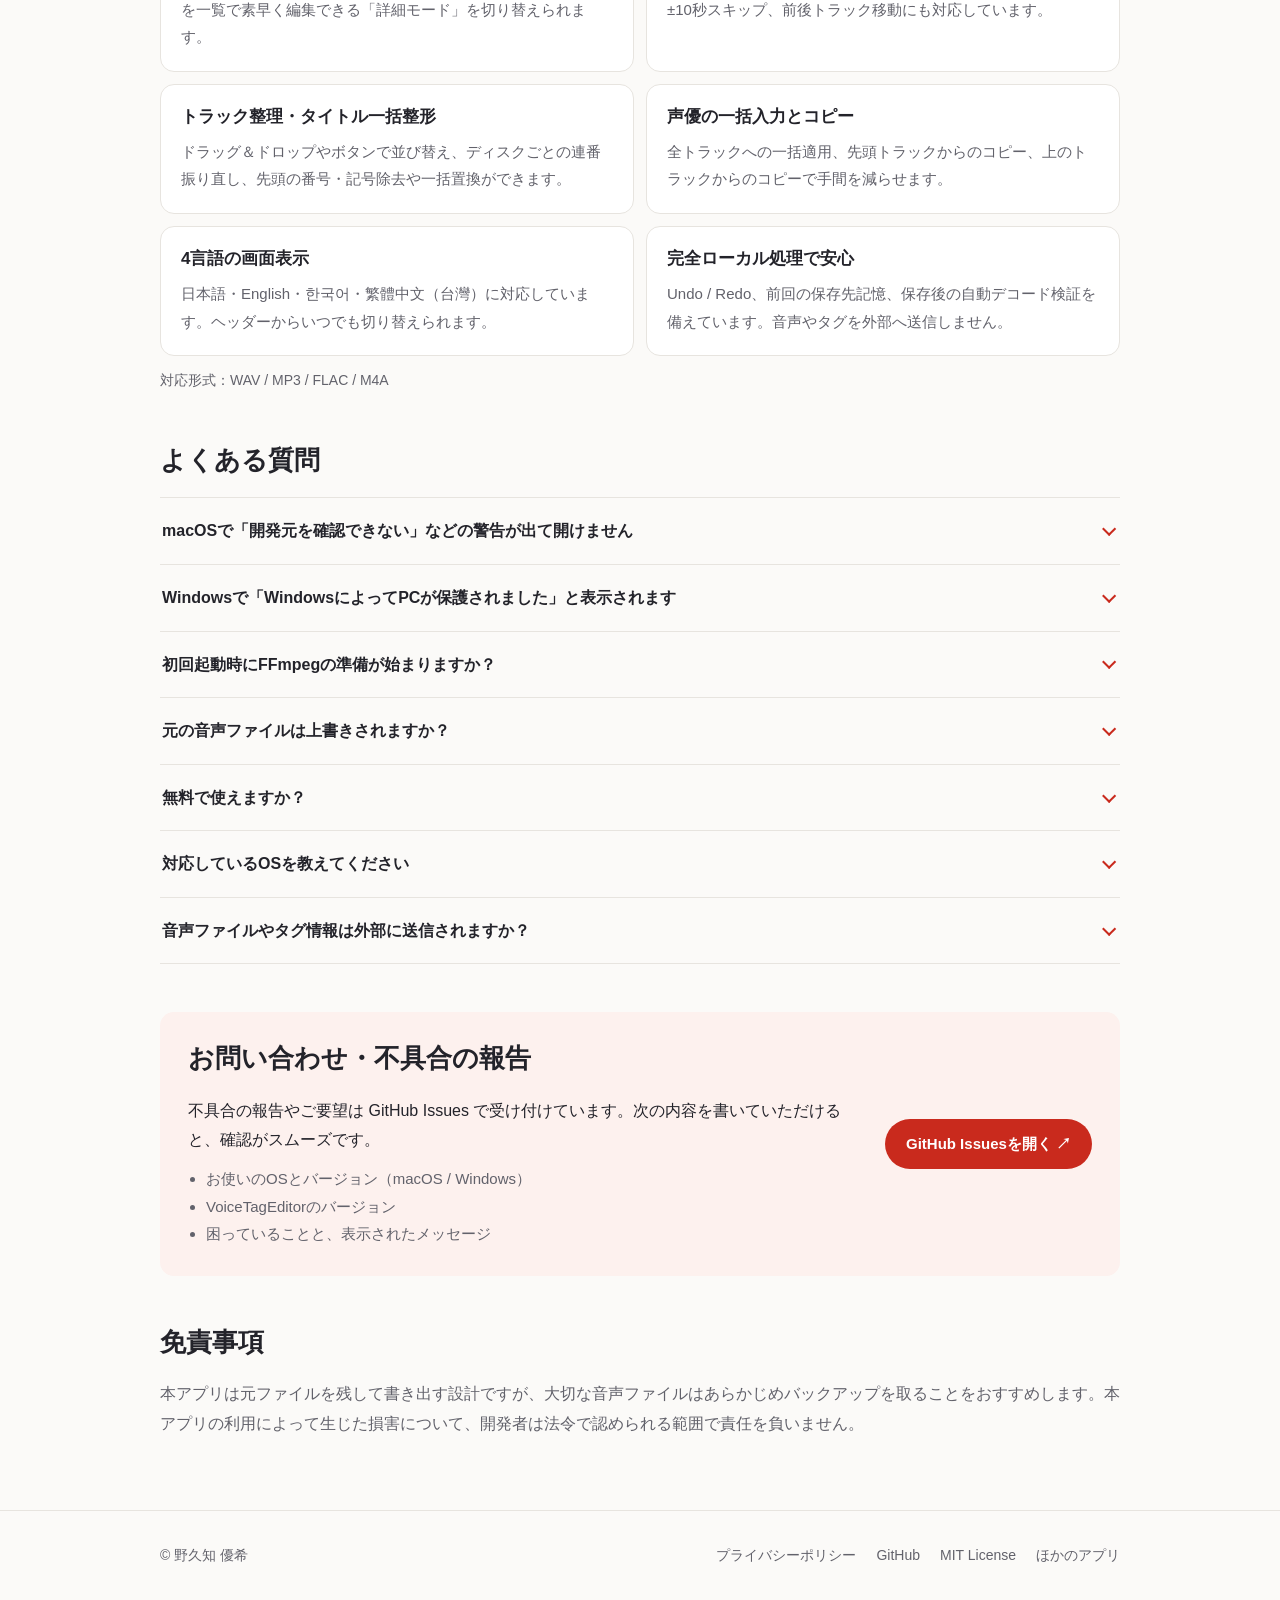
==== commit 9ef98971: "VoiceTagEditorページのFFmpeg自動ダウンロード対応を反映する" ====
--- a/voicetageditor/index.html
+++ b/voicetageditor/index.html
@@ -79,7 +79,7 @@
             <p>上のボタンから <code class="code-inline">-setup.exe</code>（または <code class="code-inline">.msi</code>）をダウンロードし、ダブルクリックして画面の案内に沿ってインストールします。</p>
           </div>
         </div>
-        <p class="note">初回起動時にセキュリティ警告が出た場合や、音声エンジン（FFmpeg）の準備については、下の「よくある質問」をご確認ください。</p>
+        <p class="note">初回起動時にセキュリティ警告が出た場合や、音声エンジン（FFmpeg）の自動準備については、下の「よくある質問」をご確認ください。</p>
       </section>
 
       <section id="how-to" class="section">
@@ -124,8 +124,11 @@
           <details>
             <summary>初回起動時にFFmpegの準備が始まりますか？</summary>
             <div class="answer">
-              <p>VoiceTagEditorは音声の解析・保存にFFmpegを使用します（アプリ本体には同梱していません）。初回起動時にFFmpegが見つからない場合は、自動でインストールを試みます。</p>
-              <p>macOSでは <a href="https://brew.sh/" target="_blank" rel="noopener noreferrer">Homebrew</a>、Windowsでは <code class="code-inline">winget</code> / <code class="code-inline">Chocolatey</code> / <code class="code-inline">Scoop</code> のいずれかを使用します。</p>
+              <p>VoiceTagEditorは音声の解析・保存にFFmpegを使用します（アプリ本体には同梱していません）。初回起動時にFFmpegが見つからない場合は、アプリが自動でダウンロードして準備します（初回のみ。macOS 約55MB / Windows 約115MB）。Homebrewやwingetなどの事前準備は不要です。</p>
+              <p>保存先はアプリ専用のデータフォルダ（macOS：<code class="code-inline">~/Library/Application Support/com.noguchiyuuki.voicetageditor/ffmpeg/</code>、Windows：<code class="code-inline">%LOCALAPPDATA%\com.noguchiyuuki.voicetageditor\ffmpeg\</code>）で、システムの設定（PATHなど）は変更しません。</p>
+              <p>ダウンロードするのはバージョン固定のビルド（FFmpeg 9.1：macOSは <a href="https://ffmpeg.martin-riedl.de/" target="_blank" rel="noopener noreferrer">ffmpeg.martin-riedl.de</a>、Windowsは <a href="https://www.gyan.dev/ffmpeg/builds/" target="_blank" rel="noopener noreferrer">gyan.dev</a>）で、SHA256で改ざんがないことを確認してから使います。</p>
+              <p>すでにFFmpegがインストールされている場合はそちらをそのまま使います。なお、自動ダウンロード版はmacOS 12以降が必要です。古いmacOSやダウンロードに失敗した場合は、<a href="https://brew.sh/" target="_blank" rel="noopener noreferrer">Homebrew</a> / <code class="code-inline">winget</code> / <code class="code-inline">Chocolatey</code> / <code class="code-inline">Scoop</code> が使える環境ならそれを使ってインストールを試みます。</p>
+              <p>FFmpegは <a href="https://ffmpeg.org/" target="_blank" rel="noopener noreferrer">FFmpegプロジェクト</a> のソフトウェアで、LGPL / GPLライセンスで配布されています。</p>
             </div>
           </details>
           <details>
@@ -138,7 +141,7 @@
           </details>
           <details>
             <summary>対応しているOSを教えてください</summary>
-            <div class="answer"><p>配布しているビルドは、macOS（Apple Silicon）と Windows（64-bit）向けです。</p></div>
+            <div class="answer"><p>配布しているビルドは、macOS（Apple Silicon）と Windows（64-bit）向けです。なお、FFmpegの自動ダウンロードは macOS 12 以降に対応しています。</p></div>
           </details>
           <details>
             <summary>音声ファイルやタグ情報は外部に送信されますか？</summary>
